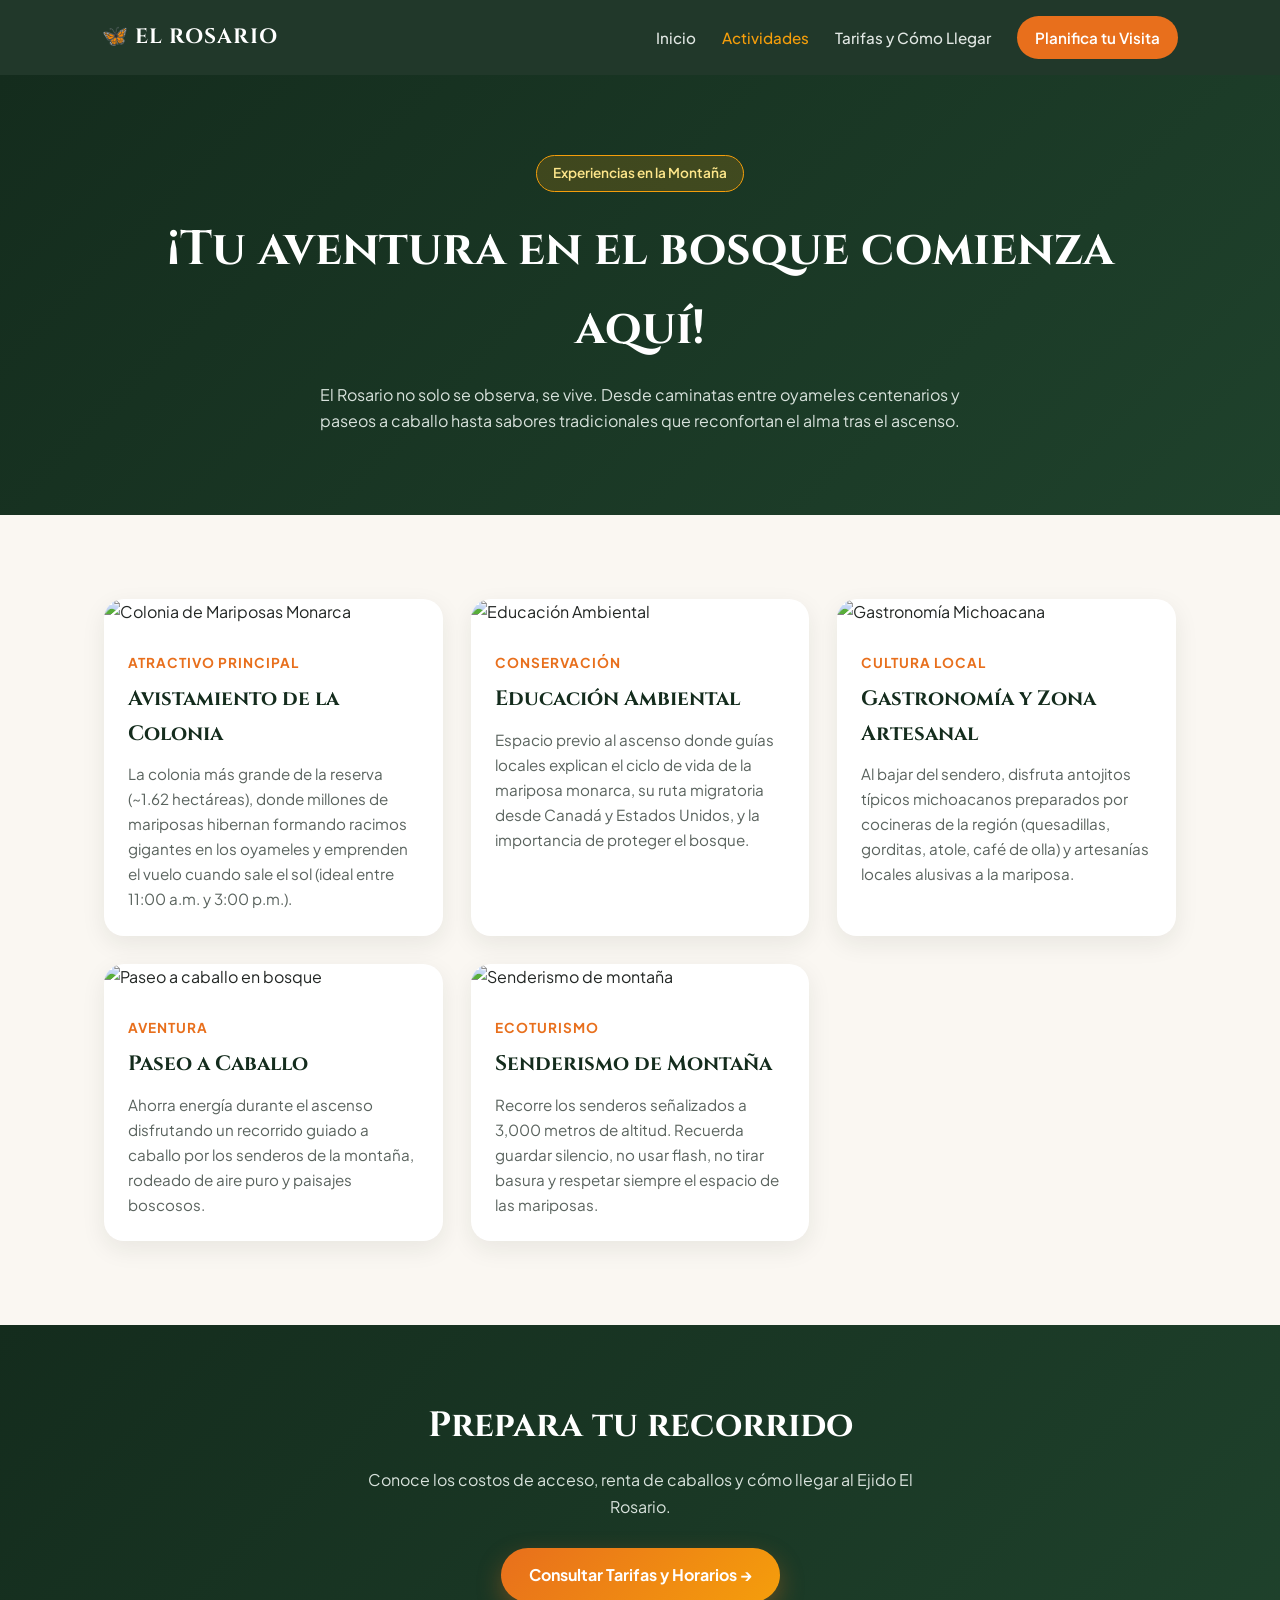
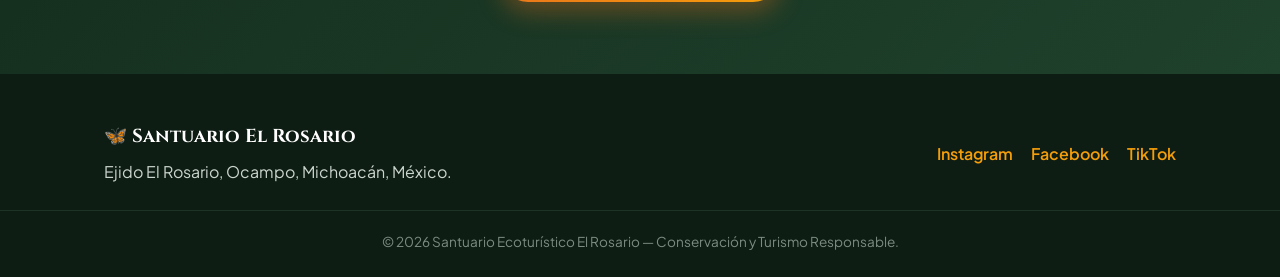
==== actividades.html @ 0a29eb31 "Initial commit" ====
<!DOCTYPE html>
<html lang="es">
<head>
  <meta charset="UTF-8">
  <meta name="viewport" content="width=device-width, initial-scale=1.0">
  <title>Actividades | Santuario El Rosario</title>
  <link rel="preconnect" href="https://fonts.googleapis.com">
  <link rel="preconnect" href="https://fonts.gstatic.com" crossorigin>
  <link href="https://fonts.googleapis.com/css2?family=Cinzel:wght@600;700&family=Plus+Jakarta+Sans:wght@400;500;600;700&display=swap" rel="stylesheet">
  <link rel="stylesheet" href="css/style.css">
</head>
<body>

<header class="navbar">
  <a href="index.html" class="brand">🦋 EL ROSARIO</a>
  <nav class="nav-links">
    <a href="index.html">Inicio</a>
    <a href="actividades.html" class="active">Actividades</a>
    <a href="visita.html">Tarifas y Cómo Llegar</a>
    <a href="visita.html#reservar" class="btn-nav">Planifica tu Visita</a>
  </nav>
</header>

<section class="page-header">
  <div class="container fade-up">
    <span class="pill">Experiencias en la Montaña</span>
    <h1>¡Tu aventura en el bosque comienza aquí!</h1>
    <p>El Rosario no solo se observa, se vive. Desde caminatas entre oyameles centenarios y paseos a caballo hasta sabores tradicionales que reconfortan el alma tras el ascenso.</p>
  </div>
</section>

<section class="section">
  <div class="container">
    <div class="cards-grid">

      <article class="activity-card reveal">
        <img src="https://images.unsplash.com/photo-1551029506-0807df4e2031?auto=format&fit=crop&w=700&q=80" alt="Colonia de Mariposas Monarca">
        <div class="card-body">
          <span class="tag">Atractivo Principal</span>
          <h3>Avistamiento de la Colonia</h3>
          <p>La colonia más grande de la reserva (~1.62 hectáreas), donde millones de mariposas hibernan formando racimos gigantes en los oyameles y emprenden el vuelo cuando sale el sol (ideal entre 11:00 a.m. y 3:00 p.m.).</p>
        </div>
      </article>

      <article class="activity-card reveal">
        <img src="https://images.unsplash.com/photo-1448375240586-882707db888b?auto=format&fit=crop&w=700&q=80" alt="Educación Ambiental">
        <div class="card-body">
          <span class="tag">Conservación</span>
          <h3>Educación Ambiental</h3>
          <p>Espacio previo al ascenso donde guías locales explican el ciclo de vida de la mariposa monarca, su ruta migratoria desde Canadá y Estados Unidos, y la importancia de proteger el bosque.</p>
        </div>
      </article>

      <article class="activity-card reveal">
        <img src="https://images.unsplash.com/photo-1504674900247-0877df9cc836?auto=format&fit=crop&w=700&q=80" alt="Gastronomía Michoacana">
        <div class="card-body">
          <span class="tag">Cultura Local</span>
          <h3>Gastronomía y Zona Artesanal</h3>
          <p>Al bajar del sendero, disfruta antojitos típicos michoacanos preparados por cocineras de la región (quesadillas, gorditas, atole, café de olla) y artesanías locales alusivas a la mariposa.</p>
        </div>
      </article>

      <article class="activity-card reveal">
        <img src="https://images.unsplash.com/photo-1553284965-83fd3e82fa5a?auto=format&fit=crop&w=700&q=80" alt="Paseo a caballo en bosque">
        <div class="card-body">
          <span class="tag">Aventura</span>
          <h3>Paseo a Caballo</h3>
          <p>Ahorra energía durante el ascenso disfrutando un recorrido guiado a caballo por los senderos de la montaña, rodeado de aire puro y paisajes boscosos.</p>
        </div>
      </article>

      <article class="activity-card reveal">
        <img src="https://images.unsplash.com/photo-1551632811-561732d1e306?auto=format&fit=crop&w=700&q=80" alt="Senderismo de montaña">
        <div class="card-body">
          <span class="tag">Ecoturismo</span>
          <h3>Senderismo de Montaña</h3>
          <p>Recorre los senderos señalizados a 3,000 metros de altitud. Recuerda guardar silencio, no usar flash, no tirar basura y respetar siempre el espacio de las mariposas.</p>
        </div>
      </article>

    </div>
  </div>
</section>

<section class="cta-banner reveal">
  <div class="container">
    <h2>Prepara tu recorrido</h2>
    <p>Conoce los costos de acceso, renta de caballos y cómo llegar al Ejido El Rosario.</p>
    <a href="visita.html" class="btn-primary">Consultar Tarifas y Horarios →</a>
  </div>
</section>

<footer class="footer">
  <div class="container footer-content">
    <div>
      <h3>🦋 Santuario El Rosario</h3>
      <p>Ejido El Rosario, Ocampo, Michoacán, México.</p>
    </div>
    <div class="socials">
      <a href="#">Instagram</a>
      <a href="#">Facebook</a>
      <a href="#">TikTok</a>
    </div>
  </div>
  <p class="copy">© 2026 Santuario Ecoturístico El Rosario — Conservación y Turismo Responsable.</p>
</footer>

<script src="js/app.js"></script>
</body>
</html>
---- css/style.css ----
:root {
  --forest: #142c1d;
  --forest-light: #1f422c;
  --monarch: #e86f1c;
  --monarch-glow: #f59e0b;
  --cream: #faf7f2;
  --white: #ffffff;
  --text: #222624;
  --muted: #5a635e;
}

* { box-sizing: border-box; margin: 0; padding: 0; }
html { scroll-behavior: smooth; }

body {
  font-family: 'Plus Jakarta Sans', sans-serif;
  background-color: var(--cream);
  color: var(--text);
  line-height: 1.65;
  overflow-x: hidden;
}

h1, h2, h3, .brand { font-family: 'Cinzel', serif; }

.container { max-width: 1120px; margin: 0 auto; padding: 0 24px; }
.section { padding: 84px 0; }
.bg-soft { background: #f2ece1; }

/* Navbar */
.navbar {
  position: sticky;
  top: 0;
  z-index: 100;
  display: flex;
  justify-content: space-between;
  align-items: center;
  padding: 16px 8%;
  background: rgba(20, 44, 29, 0.94);
  backdrop-filter: blur(10px);
}

.brand {
  color: var(--white);
  text-decoration: none;
  font-size: 1.3rem;
  font-weight: 700;
  letter-spacing: 1px;
}

.nav-links { display: flex; align-items: center; gap: 26px; }
.nav-links a {
  color: #e2e8e4;
  text-decoration: none;
  font-size: 0.95rem;
  font-weight: 500;
  transition: color 0.25s;
}
.nav-links a:hover, .nav-links a.active { color: var(--monarch-glow); }

.btn-nav {
  background: var(--monarch);
  color: var(--white) !important;
  padding: 9px 18px;
  border-radius: 999px;
  font-weight: 600 !important;
}
.btn-nav:hover { background: var(--monarch-glow); }

/* Hero */
.hero {
  position: relative;
  min-height: 88vh;
  display: flex;
  align-items: center;
  justify-content: center;
  text-align: center;
  padding: 80px 24px;
  background: url('https://images.unsplash.com/photo-1551029506-0807df4e2031?auto=format&fit=crop&w=1600&q=80') center/cover no-repeat;
  color: var(--white);
}

.hero-overlay {
  position: absolute;
  inset: 0;
  background: linear-gradient(180deg, rgba(20, 44, 29, 0.72) 0%, rgba(20, 44, 29, 0.88) 100%);
}

.hero-content { position: relative; z-index: 2; max-width: 780px; }

.pill {
  display: inline-block;
  background: rgba(245, 158, 11, 0.18);
  border: 1px solid var(--monarch-glow);
  color: #fde68a;
  padding: 6px 16px;
  border-radius: 999px;
  font-size: 0.85rem;
  font-weight: 600;
  margin-bottom: 18px;
}

.hero h1 { font-size: clamp(2.2rem, 5vw, 3.8rem); line-height: 1.15; margin-bottom: 18px; }
.hero h1 span { color: var(--monarch-glow); display: block; }
.hero p { font-size: 1.1rem; color: #e2e8e4; margin-bottom: 32px; }

.hero-actions { display: flex; justify-content: center; gap: 16px; flex-wrap: wrap; }

.btn-primary, .btn-outline {
  display: inline-block;
  padding: 14px 28px;
  border-radius: 999px;
  text-decoration: none;
  font-weight: 700;
  transition: transform 0.25s, box-shadow 0.25s, background 0.25s;
}

.btn-primary {
  background: linear-gradient(135deg, var(--monarch), var(--monarch-glow));
  color: var(--white);
  box-shadow: 0 10px 25px rgba(232, 111, 28, 0.35);
}
.btn-primary:hover { transform: translateY(-3px); box-shadow: 0 14px 30px rgba(232, 111, 28, 0.5); }

.btn-outline {
  border: 2px solid var(--white);
  color: var(--white);
}
.btn-outline:hover { background: var(--white); color: var(--forest); transform: translateY(-3px); }

/* Page Header (Actividades y Visita) */
.page-header {
  background: linear-gradient(135deg, var(--forest), var(--forest-light));
  color: var(--white);
  text-align: center;
  padding: 80px 24px;
}
.page-header h1 { font-size: clamp(2rem, 4vw, 3rem); margin-bottom: 14px; }
.page-header p { max-width: 680px; margin: 0 auto; color: #d8e2dc; }

/* Split Grid */
.split-grid {
  display: grid;
  grid-template-columns: repeat(auto-fit, minmax(300px, 1fr));
  gap: 48px;
  align-items: center;
}

.split-img img {
  width: 100%;
  border-radius: 22px;
  box-shadow: 16px 16px 0 var(--monarch);
}

.tag {
  display: inline-block;
  color: var(--monarch);
  font-weight: 700;
  font-size: 0.85rem;
  text-transform: uppercase;
  letter-spacing: 1px;
  margin-bottom: 8px;
}

.split-text h2 { font-size: 2.1rem; margin-bottom: 16px; color: var(--forest); }
.split-text p { color: var(--muted); margin-bottom: 14px; }

.highlights { display: flex; gap: 18px; margin-top: 26px; flex-wrap: wrap; }
.hl-item {
  background: var(--white);
  padding: 16px 20px;
  border-radius: 16px;
  border-left: 4px solid var(--monarch);
  box-shadow: 0 4px 12px rgba(0,0,0,0.05);
}
.hl-item strong { display: block; font-size: 1.4rem; color: var(--forest); }
.hl-item span { font-size: 0.82rem; color: var(--muted); }

/* Cards Actividades */
.cards-grid {
  display: grid;
  grid-template-columns: repeat(auto-fit, minmax(300px, 1fr));
  gap: 28px;
}

.activity-card {
  background: var(--white);
  border-radius: 20px;
  overflow: hidden;
  box-shadow: 0 8px 24px rgba(20, 44, 29, 0.08);
  transition: transform 0.3s, box-shadow 0.3s;
}
.activity-card:hover { transform: translateY(-8px); box-shadow: 0 16px 36px rgba(20, 44, 29, 0.14); }
.activity-card img { width: 100%; height: 220px; object-fit: cover; transition: transform 0.4s; }
.activity-card:hover img { transform: scale(1.05); }
.card-body { padding: 24px; }
.card-body h3 { color: var(--forest); margin-bottom: 10px; font-size: 1.3rem; }
.card-body p { color: var(--muted); font-size: 0.95rem; }

/* Tarifas y Horarios */
.info-grid {
  display: grid;
  grid-template-columns: repeat(auto-fit, minmax(320px, 1fr));
  gap: 32px;
}

.info-card {
  background: var(--white);
  padding: 36px;
  border-radius: 22px;
  box-shadow: 0 8px 24px rgba(20, 44, 29, 0.06);
}
.info-card h2 { color: var(--forest); margin-bottom: 20px; }

.info-list { list-style: none; display: flex; flex-direction: column; gap: 14px; color: var(--muted); }
.info-list strong { color: var(--forest); }

.price-list { list-style: none; display: flex; flex-direction: column; gap: 12px; }
.price-list li {
  display: flex;
  justify-content: space-between;
  padding-bottom: 10px;
  border-bottom: 1px dashed #dcd6cc;
}
.price-list strong { color: var(--monarch); }

.note {
  margin-top: 20px;
  padding: 14px;
  background: #edf5ef;
  border-radius: 12px;
  font-size: 0.9rem;
  color: var(--forest);
}

.map-box { border-radius: 20px; overflow: hidden; box-shadow: 0 10px 30px rgba(0,0,0,0.1); }

/* CTA Banner */
.cta-banner {
  background: linear-gradient(135deg, var(--forest), var(--forest-light));
  color: var(--white);
  text-align: center;
  padding: 72px 24px;
}
.cta-banner h2 { font-size: 2.2rem; margin-bottom: 12px; }
.cta-banner p { max-width: 600px; margin: 0 auto 28px; color: #d8e2dc; }

/* Footer */
.footer { background: #0d1d13; color: #cbd5cf; padding: 48px 0 24px; }
.footer-content { display: flex; justify-content: space-between; align-items: center; flex-wrap: wrap; gap: 20px; margin-bottom: 24px; }
.footer h3 { color: var(--white); margin-bottom: 6px; }
.socials { display: flex; gap: 18px; }
.socials a { color: var(--monarch-glow); text-decoration: none; font-weight: 600; }
.copy { text-align: center; font-size: 0.85rem; color: #7c8c82; border-top: 1px solid #1d3325; padding-top: 20px; }

/* Animaciones */
.fade-up {
  animation: fadeUp 0.9s ease forwards;
}
@keyframes fadeUp {
  from { opacity: 0; transform: translateY(28px); }
  to { opacity: 1; transform: translateY(0); }
}

.reveal {
  opacity: 0;
  transform: translateY(32px);
  transition: opacity 0.7s ease, transform 0.7s ease;
}
.reveal.visible {
  opacity: 1;
  transform: translateY(0);
}

@media (max-width: 720px) {
  .navbar { flex-direction: column; gap: 14px; }
  .nav-links { flex-wrap: wrap; justify-content: center; gap: 14px; }
}
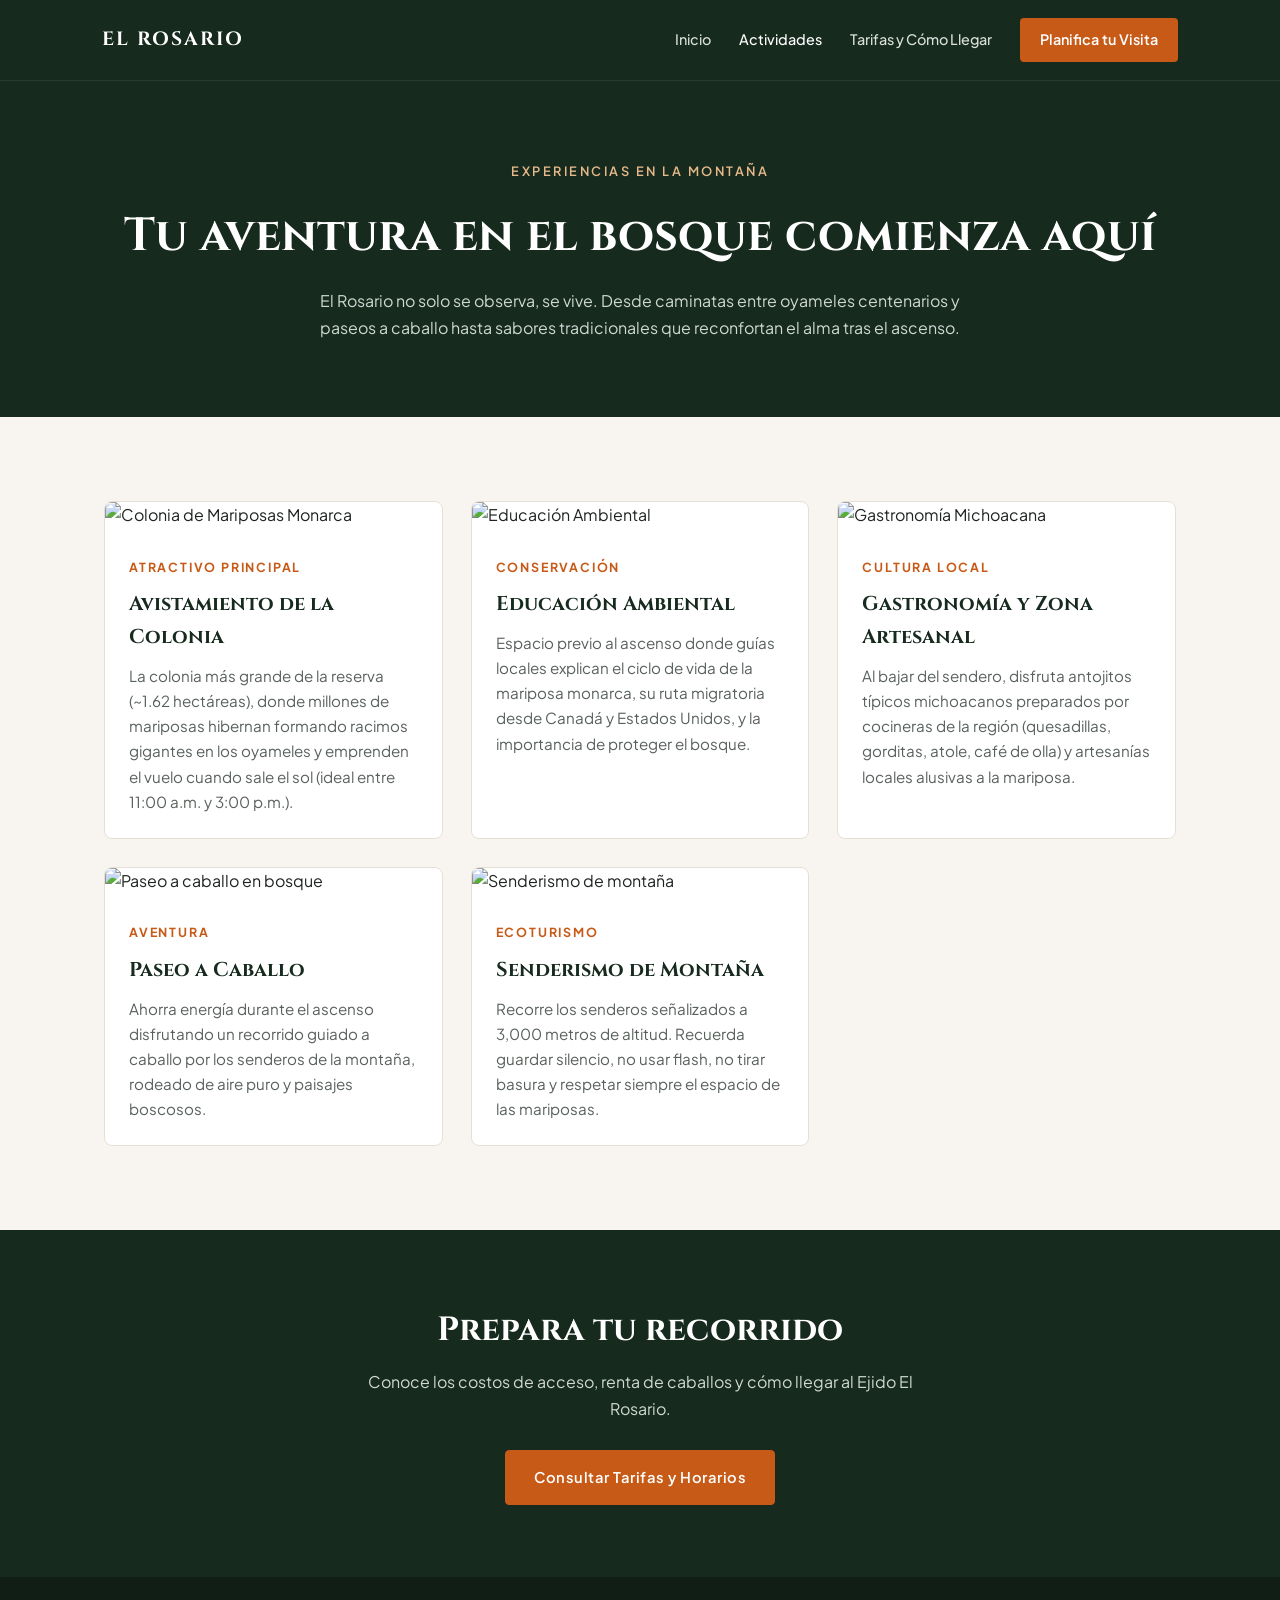
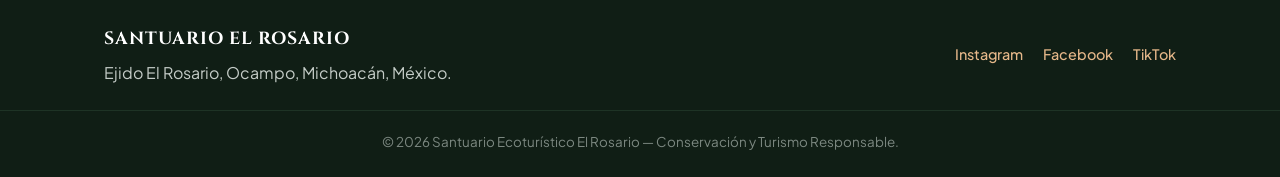
==== commit 5aa844ec: "MMonaracV1" ====
--- a/actividades.html
+++ b/actividades.html
@@ -12,7 +12,7 @@
 <body>
 
 <header class="navbar">
-  <a href="index.html" class="brand">🦋 EL ROSARIO</a>
+  <a href="index.html" class="brand">EL ROSARIO</a>
   <nav class="nav-links">
     <a href="index.html">Inicio</a>
     <a href="actividades.html" class="active">Actividades</a>
@@ -23,8 +23,8 @@
 
 <section class="page-header">
   <div class="container fade-up">
-    <span class="pill">Experiencias en la Montaña</span>
-    <h1>¡Tu aventura en el bosque comienza aquí!</h1>
+    <span class="eyebrow">Experiencias en la Montaña</span>
+    <h1>Tu aventura en el bosque comienza aquí</h1>
     <p>El Rosario no solo se observa, se vive. Desde caminatas entre oyameles centenarios y paseos a caballo hasta sabores tradicionales que reconfortan el alma tras el ascenso.</p>
   </div>
 </section>
@@ -34,7 +34,7 @@
     <div class="cards-grid">
 
       <article class="activity-card reveal">
-        <img src="https://images.unsplash.com/photo-1551029506-0807df4e2031?auto=format&fit=crop&w=700&q=80" alt="Colonia de Mariposas Monarca">
+        <img src="img/Monarca.jpg" alt="Colonia de Mariposas Monarca">
         <div class="card-body">
           <span class="tag">Atractivo Principal</span>
           <h3>Avistamiento de la Colonia</h3>
@@ -43,7 +43,7 @@
       </article>
 
       <article class="activity-card reveal">
-        <img src="https://images.unsplash.com/photo-1448375240586-882707db888b?auto=format&fit=crop&w=700&q=80" alt="Educación Ambiental">
+        <img src="img/mariposassobreflor.jpg" alt="Educación Ambiental">
         <div class="card-body">
           <span class="tag">Conservación</span>
           <h3>Educación Ambiental</h3>
@@ -70,7 +70,7 @@
       </article>
 
       <article class="activity-card reveal">
-        <img src="https://images.unsplash.com/photo-1551632811-561732d1e306?auto=format&fit=crop&w=700&q=80" alt="Senderismo de montaña">
+        <img src="img/mariposasfloresamarillas.jpg" alt="Senderismo de montaña">
         <div class="card-body">
           <span class="tag">Ecoturismo</span>
           <h3>Senderismo de Montaña</h3>
@@ -86,14 +86,14 @@
   <div class="container">
     <h2>Prepara tu recorrido</h2>
     <p>Conoce los costos de acceso, renta de caballos y cómo llegar al Ejido El Rosario.</p>
-    <a href="visita.html" class="btn-primary">Consultar Tarifas y Horarios →</a>
+    <a href="visita.html" class="btn-primary">Consultar Tarifas y Horarios</a>
   </div>
 </section>
 
 <footer class="footer">
   <div class="container footer-content">
     <div>
-      <h3>🦋 Santuario El Rosario</h3>
+      <h3>SANTUARIO EL ROSARIO</h3>
       <p>Ejido El Rosario, Ocampo, Michoacán, México.</p>
     </div>
     <div class="socials">
--- a/css/style.css
+++ b/css/style.css
@@ -1,12 +1,13 @@
 :root {
-  --forest: #142c1d;
-  --forest-light: #1f422c;
-  --monarch: #e86f1c;
-  --monarch-glow: #f59e0b;
-  --cream: #faf7f2;
+  --forest: #172a1e;
+  --forest-mid: #233d2c;
+  --monarch: #c85a17;
+  --monarch-hover: #a84910;
+  --cream: #f8f5f0;
   --white: #ffffff;
-  --text: #222624;
-  --muted: #5a635e;
+  --text: #1f2421;
+  --muted: #59615c;
+  --border: #e5dfd5;
 }
 
 * { box-sizing: border-box; margin: 0; padding: 0; }
@@ -24,7 +25,7 @@
 
 .container { max-width: 1120px; margin: 0 auto; padding: 0 24px; }
 .section { padding: 84px 0; }
-.bg-soft { background: #f2ece1; }
+.bg-soft { background: #efeae0; }
 
 /* Navbar */
 .navbar {
@@ -34,145 +35,154 @@
   display: flex;
   justify-content: space-between;
   align-items: center;
-  padding: 16px 8%;
-  background: rgba(20, 44, 29, 0.94);
-  backdrop-filter: blur(10px);
+  padding: 18px 8%;
+  background: var(--forest);
+  border-bottom: 1px solid rgba(255, 255, 255, 0.08);
 }
 
 .brand {
   color: var(--white);
   text-decoration: none;
-  font-size: 1.3rem;
+  font-size: 1.2rem;
   font-weight: 700;
-  letter-spacing: 1px;
-}
-
-.nav-links { display: flex; align-items: center; gap: 26px; }
+  letter-spacing: 2px;
+}
+
+.nav-links { display: flex; align-items: center; gap: 28px; }
 .nav-links a {
-  color: #e2e8e4;
+  color: #d9e0dc;
   text-decoration: none;
-  font-size: 0.95rem;
+  font-size: 0.9rem;
   font-weight: 500;
-  transition: color 0.25s;
-}
-.nav-links a:hover, .nav-links a.active { color: var(--monarch-glow); }
+  transition: color 0.2s;
+}
+.nav-links a:hover, .nav-links a.active { color: var(--white); }
 
 .btn-nav {
   background: var(--monarch);
   color: var(--white) !important;
-  padding: 9px 18px;
-  border-radius: 999px;
+  padding: 10px 20px;
+  border-radius: 4px;
   font-weight: 600 !important;
-}
-.btn-nav:hover { background: var(--monarch-glow); }
+  transition: background 0.2s;
+}
+.btn-nav:hover { background: var(--monarch-hover); }
 
 /* Hero */
 .hero {
   position: relative;
-  min-height: 88vh;
+  min-height: 86vh;
   display: flex;
   align-items: center;
   justify-content: center;
   text-align: center;
   padding: 80px 24px;
-  background: url('https://images.unsplash.com/photo-1551029506-0807df4e2031?auto=format&fit=crop&w=1600&q=80') center/cover no-repeat;
+  background: url('../img/mariposas.jpg') center/cover no-repeat;
   color: var(--white);
 }
 
 .hero-overlay {
   position: absolute;
   inset: 0;
-  background: linear-gradient(180deg, rgba(20, 44, 29, 0.72) 0%, rgba(20, 44, 29, 0.88) 100%);
-}
-
-.hero-content { position: relative; z-index: 2; max-width: 780px; }
-
-.pill {
+  background: linear-gradient(180deg, rgba(16, 30, 21, 0.65) 0%, rgba(16, 30, 21, 0.85) 100%);
+}
+
+.hero-content { position: relative; z-index: 2; max-width: 760px; }
+
+.eyebrow {
   display: inline-block;
-  background: rgba(245, 158, 11, 0.18);
-  border: 1px solid var(--monarch-glow);
-  color: #fde68a;
-  padding: 6px 16px;
-  border-radius: 999px;
-  font-size: 0.85rem;
+  font-size: 0.8rem;
   font-weight: 600;
-  margin-bottom: 18px;
-}
-
-.hero h1 { font-size: clamp(2.2rem, 5vw, 3.8rem); line-height: 1.15; margin-bottom: 18px; }
-.hero h1 span { color: var(--monarch-glow); display: block; }
-.hero p { font-size: 1.1rem; color: #e2e8e4; margin-bottom: 32px; }
+  letter-spacing: 2.5px;
+  text-transform: uppercase;
+  color: #e6b88a;
+  margin-bottom: 16px;
+}
+
+.hero h1 { font-size: clamp(2.2rem, 5vw, 3.6rem); line-height: 1.15; margin-bottom: 20px; }
+.hero h1 span { color: #f09a4b; display: block; }
+.hero p { font-size: 1.08rem; color: #e4e8e5; margin-bottom: 34px; }
 
 .hero-actions { display: flex; justify-content: center; gap: 16px; flex-wrap: wrap; }
 
+/* Botones naturales y sobrios */
 .btn-primary, .btn-outline {
   display: inline-block;
   padding: 14px 28px;
-  border-radius: 999px;
+  border-radius: 4px;
   text-decoration: none;
-  font-weight: 700;
-  transition: transform 0.25s, box-shadow 0.25s, background 0.25s;
+  font-size: 0.92rem;
+  font-weight: 600;
+  letter-spacing: 0.5px;
+  transition: background 0.2s, color 0.2s, border-color 0.2s;
 }
 
 .btn-primary {
-  background: linear-gradient(135deg, var(--monarch), var(--monarch-glow));
-  color: var(--white);
-  box-shadow: 0 10px 25px rgba(232, 111, 28, 0.35);
-}
-.btn-primary:hover { transform: translateY(-3px); box-shadow: 0 14px 30px rgba(232, 111, 28, 0.5); }
+  background: var(--monarch);
+  color: var(--white);
+  border: 1px solid var(--monarch);
+}
+.btn-primary:hover {
+  background: var(--monarch-hover);
+  border-color: var(--monarch-hover);
+}
 
 .btn-outline {
-  border: 2px solid var(--white);
-  color: var(--white);
-}
-.btn-outline:hover { background: var(--white); color: var(--forest); transform: translateY(-3px); }
-
-/* Page Header (Actividades y Visita) */
+  background: transparent;
+  border: 1px solid rgba(255, 255, 255, 0.75);
+  color: var(--white);
+}
+.btn-outline:hover {
+  background: var(--white);
+  color: var(--forest);
+}
+
+/* Page Header */
 .page-header {
-  background: linear-gradient(135deg, var(--forest), var(--forest-light));
+  background: var(--forest);
   color: var(--white);
   text-align: center;
-  padding: 80px 24px;
-}
-.page-header h1 { font-size: clamp(2rem, 4vw, 3rem); margin-bottom: 14px; }
-.page-header p { max-width: 680px; margin: 0 auto; color: #d8e2dc; }
+  padding: 76px 24px;
+}
+.page-header h1 { font-size: clamp(2rem, 4vw, 2.9rem); margin-bottom: 14px; }
+.page-header p { max-width: 660px; margin: 0 auto; color: #cfd8d3; }
 
 /* Split Grid */
 .split-grid {
   display: grid;
   grid-template-columns: repeat(auto-fit, minmax(300px, 1fr));
-  gap: 48px;
+  gap: 52px;
   align-items: center;
 }
 
 .split-img img {
   width: 100%;
-  border-radius: 22px;
-  box-shadow: 16px 16px 0 var(--monarch);
+  border-radius: 8px;
+  box-shadow: 0 12px 32px rgba(23, 42, 30, 0.12);
 }
 
 .tag {
   display: inline-block;
   color: var(--monarch);
   font-weight: 700;
-  font-size: 0.85rem;
+  font-size: 0.78rem;
   text-transform: uppercase;
-  letter-spacing: 1px;
-  margin-bottom: 8px;
+  letter-spacing: 1.8px;
+  margin-bottom: 10px;
 }
 
 .split-text h2 { font-size: 2.1rem; margin-bottom: 16px; color: var(--forest); }
 .split-text p { color: var(--muted); margin-bottom: 14px; }
 
-.highlights { display: flex; gap: 18px; margin-top: 26px; flex-wrap: wrap; }
+.highlights { display: flex; gap: 16px; margin-top: 28px; flex-wrap: wrap; }
 .hl-item {
   background: var(--white);
   padding: 16px 20px;
-  border-radius: 16px;
-  border-left: 4px solid var(--monarch);
-  box-shadow: 0 4px 12px rgba(0,0,0,0.05);
-}
-.hl-item strong { display: block; font-size: 1.4rem; color: var(--forest); }
+  border-radius: 6px;
+  border: 1px solid var(--border);
+  border-top: 3px solid var(--monarch);
+}
+.hl-item strong { display: block; font-size: 1.35rem; color: var(--forest); }
 .hl-item span { font-size: 0.82rem; color: var(--muted); }
 
 /* Cards Actividades */
@@ -184,16 +194,15 @@
 
 .activity-card {
   background: var(--white);
-  border-radius: 20px;
+  border-radius: 8px;
   overflow: hidden;
-  box-shadow: 0 8px 24px rgba(20, 44, 29, 0.08);
-  transition: transform 0.3s, box-shadow 0.3s;
-}
-.activity-card:hover { transform: translateY(-8px); box-shadow: 0 16px 36px rgba(20, 44, 29, 0.14); }
-.activity-card img { width: 100%; height: 220px; object-fit: cover; transition: transform 0.4s; }
-.activity-card:hover img { transform: scale(1.05); }
+  border: 1px solid var(--border);
+  transition: transform 0.25s, box-shadow 0.25s;
+}
+.activity-card:hover { transform: translateY(-4px); box-shadow: 0 12px 28px rgba(23, 42, 30, 0.08); }
+.activity-card img { width: 100%; height: 230px; object-fit: cover; }
 .card-body { padding: 24px; }
-.card-body h3 { color: var(--forest); margin-bottom: 10px; font-size: 1.3rem; }
+.card-body h3 { color: var(--forest); margin-bottom: 10px; font-size: 1.25rem; }
 .card-body p { color: var(--muted); font-size: 0.95rem; }
 
 /* Tarifas y Horarios */
@@ -206,8 +215,8 @@
 .info-card {
   background: var(--white);
   padding: 36px;
-  border-radius: 22px;
-  box-shadow: 0 8px 24px rgba(20, 44, 29, 0.06);
+  border-radius: 8px;
+  border: 1px solid var(--border);
 }
 .info-card h2 { color: var(--forest); margin-bottom: 20px; }
 
@@ -219,52 +228,51 @@
   display: flex;
   justify-content: space-between;
   padding-bottom: 10px;
-  border-bottom: 1px dashed #dcd6cc;
+  border-bottom: 1px solid var(--border);
 }
 .price-list strong { color: var(--monarch); }
 
 .note {
-  margin-top: 20px;
-  padding: 14px;
-  background: #edf5ef;
-  border-radius: 12px;
+  margin-top: 22px;
+  padding: 14px 16px;
+  background: #f2f5f3;
+  border-left: 3px solid var(--forest);
   font-size: 0.9rem;
   color: var(--forest);
 }
 
-.map-box { border-radius: 20px; overflow: hidden; box-shadow: 0 10px 30px rgba(0,0,0,0.1); }
+.map-box { border-radius: 8px; overflow: hidden; border: 1px solid var(--border); }
 
 /* CTA Banner */
 .cta-banner {
-  background: linear-gradient(135deg, var(--forest), var(--forest-light));
+  background: var(--forest);
   color: var(--white);
   text-align: center;
   padding: 72px 24px;
 }
-.cta-banner h2 { font-size: 2.2rem; margin-bottom: 12px; }
-.cta-banner p { max-width: 600px; margin: 0 auto 28px; color: #d8e2dc; }
+.cta-banner h2 { font-size: 2.1rem; margin-bottom: 12px; }
+.cta-banner p { max-width: 600px; margin: 0 auto 28px; color: #cfd8d3; }
 
 /* Footer */
-.footer { background: #0d1d13; color: #cbd5cf; padding: 48px 0 24px; }
+.footer { background: #101e15; color: #c4ccc7; padding: 48px 0 24px; }
 .footer-content { display: flex; justify-content: space-between; align-items: center; flex-wrap: wrap; gap: 20px; margin-bottom: 24px; }
-.footer h3 { color: var(--white); margin-bottom: 6px; }
-.socials { display: flex; gap: 18px; }
-.socials a { color: var(--monarch-glow); text-decoration: none; font-weight: 600; }
-.copy { text-align: center; font-size: 0.85rem; color: #7c8c82; border-top: 1px solid #1d3325; padding-top: 20px; }
-
-/* Animaciones */
-.fade-up {
-  animation: fadeUp 0.9s ease forwards;
-}
+.footer h3 { color: var(--white); margin-bottom: 6px; font-size: 1.1rem; letter-spacing: 1px; }
+.socials { display: flex; gap: 20px; }
+.socials a { color: #e6b88a; text-decoration: none; font-size: 0.9rem; font-weight: 500; }
+.socials a:hover { color: var(--white); }
+.copy { text-align: center; font-size: 0.84rem; color: #7c8881; border-top: 1px solid #1e3325; padding-top: 20px; }
+
+/* Animaciones suaves */
+.fade-up { animation: fadeUp 0.8s ease forwards; }
 @keyframes fadeUp {
-  from { opacity: 0; transform: translateY(28px); }
+  from { opacity: 0; transform: translateY(20px); }
   to { opacity: 1; transform: translateY(0); }
 }
 
 .reveal {
   opacity: 0;
-  transform: translateY(32px);
-  transition: opacity 0.7s ease, transform 0.7s ease;
+  transform: translateY(24px);
+  transition: opacity 0.65s ease, transform 0.65s ease;
 }
 .reveal.visible {
   opacity: 1;
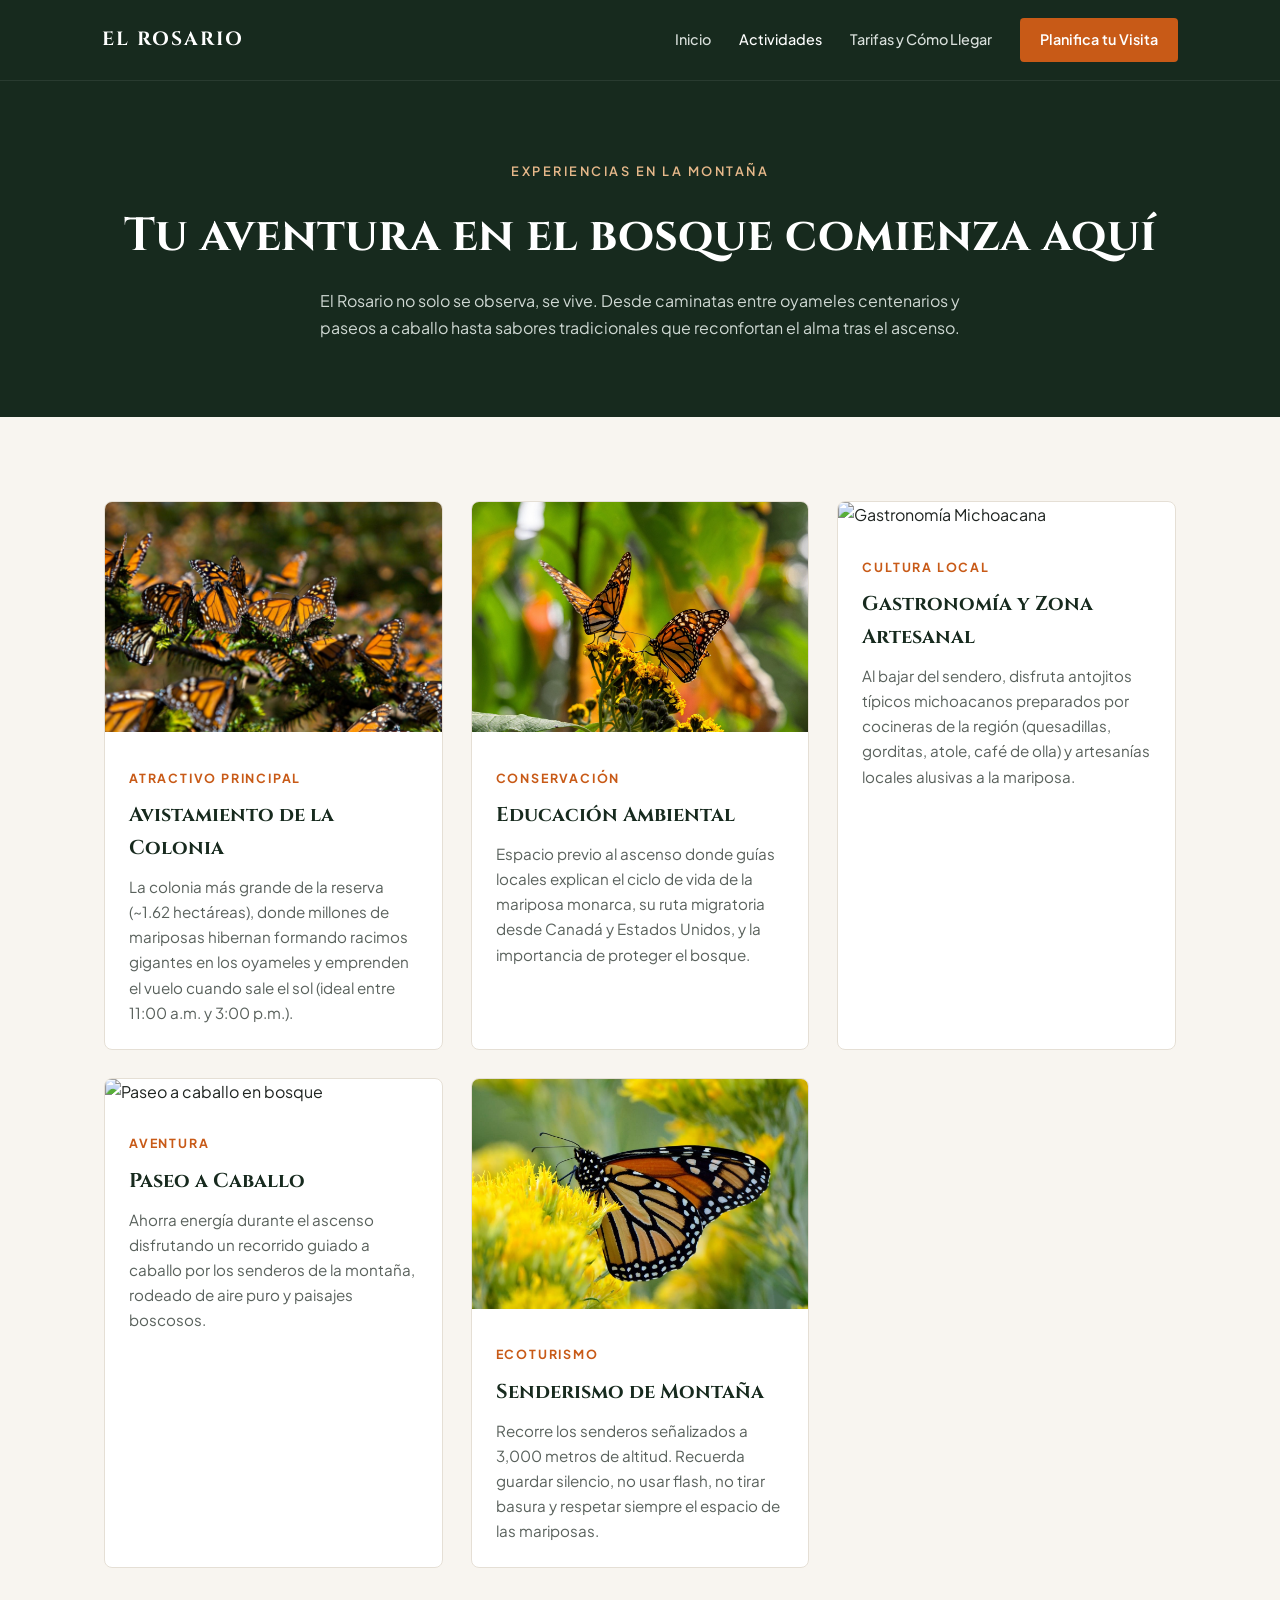
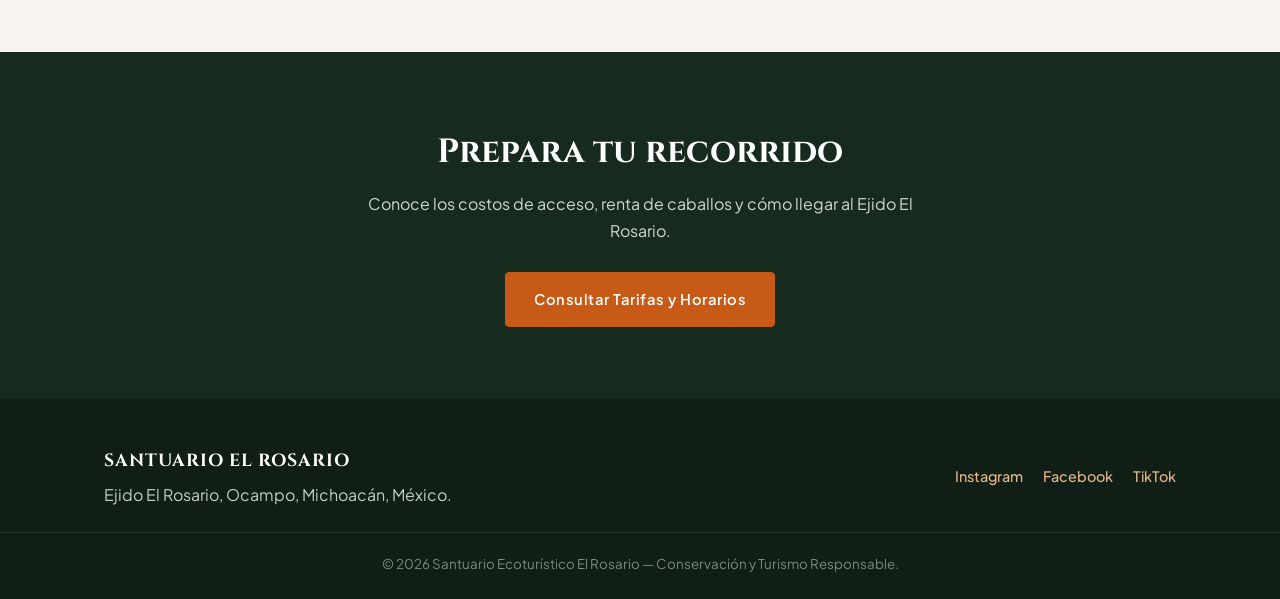
==== commit 1affd9ba: "MMonaracIMGV1.1" ====
(no text change in the page or its own stylesheets)
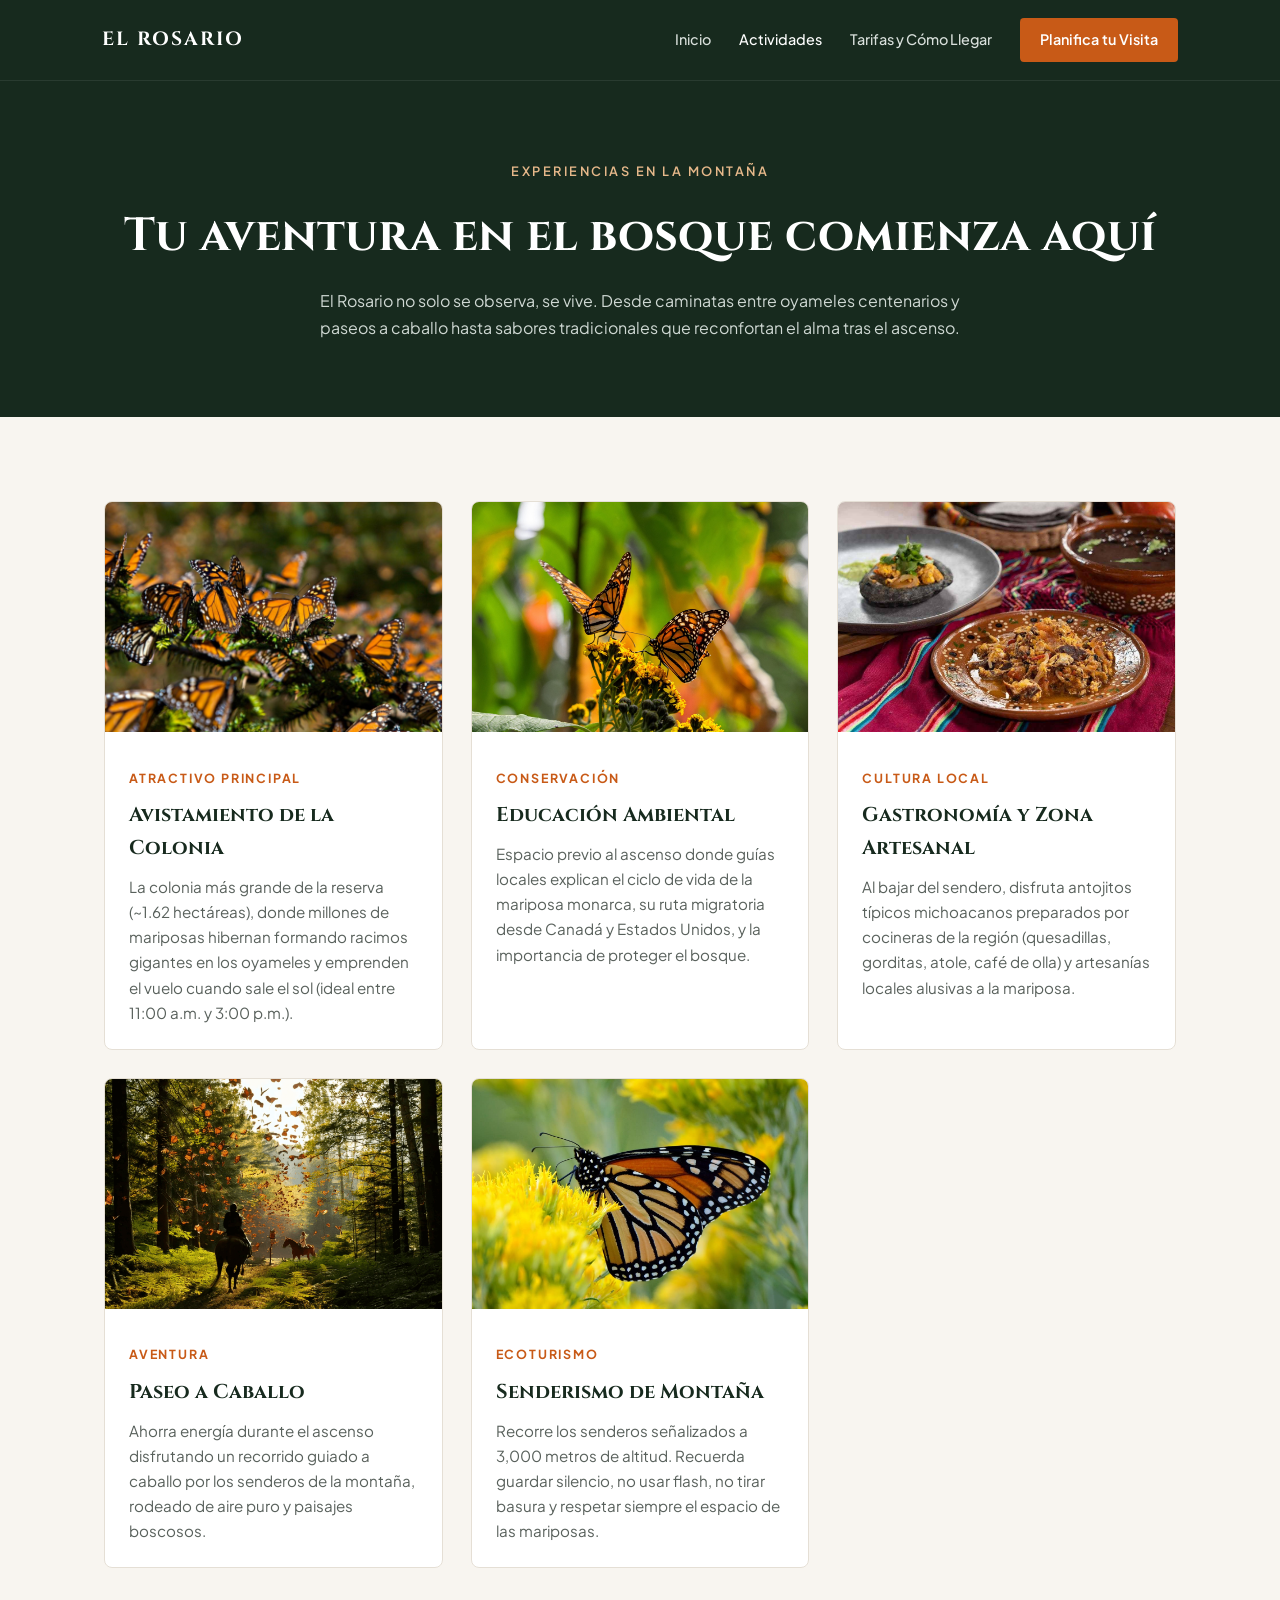
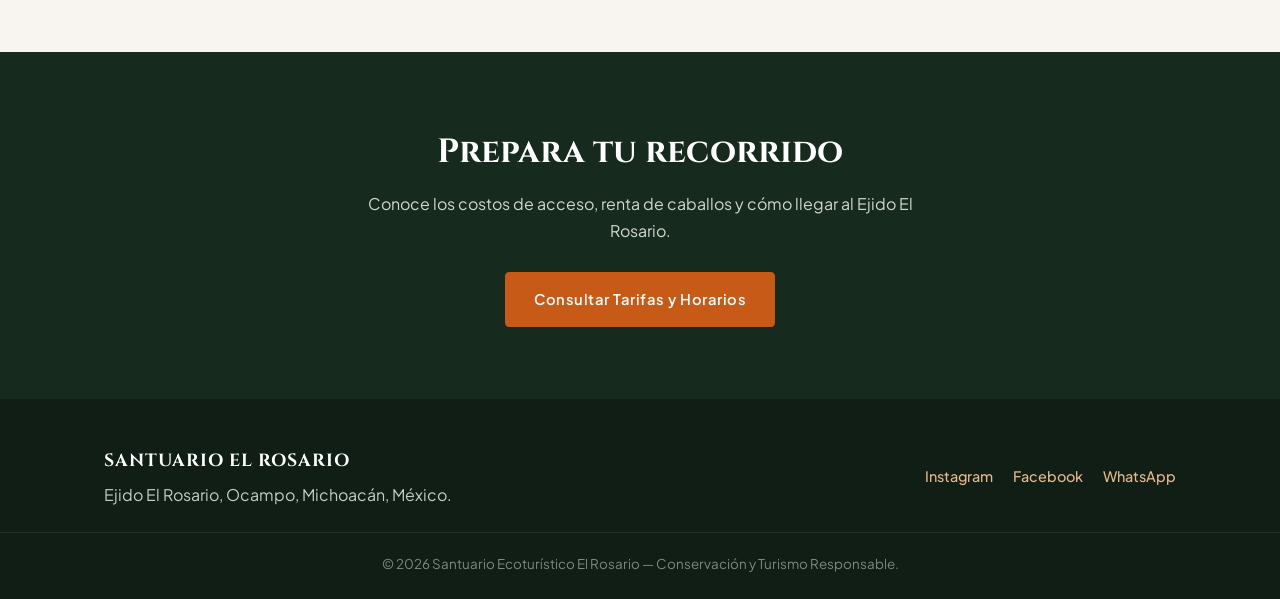
==== commit 7bcb493a: "MMonaracIMGV1.2" ====
--- a/actividades.html
+++ b/actividades.html
@@ -52,7 +52,7 @@
       </article>
 
       <article class="activity-card reveal">
-        <img src="https://images.unsplash.com/photo-1504674900247-0877df9cc836?auto=format&fit=crop&w=700&q=80" alt="Gastronomía Michoacana">
+        <img src="img/comida.jpg" alt="Gastronomía Michoacana">
         <div class="card-body">
           <span class="tag">Cultura Local</span>
           <h3>Gastronomía y Zona Artesanal</h3>
@@ -61,7 +61,7 @@
       </article>
 
       <article class="activity-card reveal">
-        <img src="https://images.unsplash.com/photo-1553284965-83fd3e82fa5a?auto=format&fit=crop&w=700&q=80" alt="Paseo a caballo en bosque">
+        <img src="img/caballo.jpg" alt="Paseo a caballo en bosque">
         <div class="card-body">
           <span class="tag">Aventura</span>
           <h3>Paseo a Caballo</h3>
@@ -97,9 +97,9 @@
       <p>Ejido El Rosario, Ocampo, Michoacán, México.</p>
     </div>
     <div class="socials">
-      <a href="#">Instagram</a>
-      <a href="#">Facebook</a>
-      <a href="#">TikTok</a>
+      <a href="https://www.instagram.com/santuariomonarcaelrosario?gwpx=MTR1aW50cjhocXR1YQ==" target="_blank" rel="noopener">Instagram</a>
+      <a href="https://www.facebook.com/share/19ucfzfrtS/?mibextid=wwXIfr" target="_blank" rel="noopener">Facebook</a>
+      <a href="https://wa.me/15129527858" target="_blank" rel="noopener">WhatsApp</a>
     </div>
   </div>
   <p class="copy">© 2026 Santuario Ecoturístico El Rosario — Conservación y Turismo Responsable.</p>
